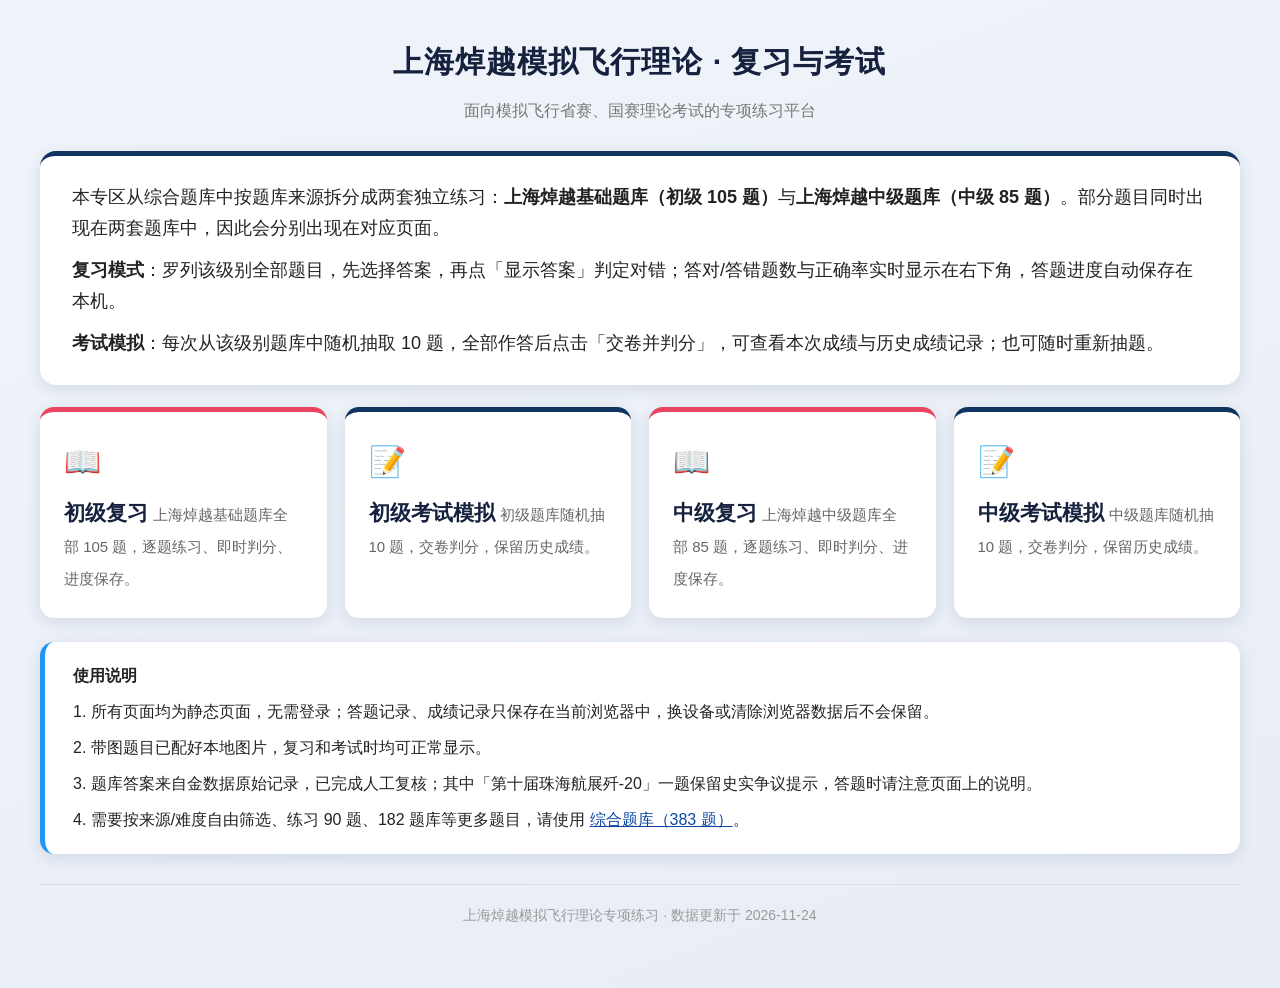
==== index.html @ bd388ccb "新增上海焯越专区：入口页+初级/中级复习与考试模拟4页" ====
<!DOCTYPE html>
<html lang="zh-CN">
<head>
<meta charset="utf-8">
<meta name="viewport" content="width=device-width, initial-scale=1.0">
<title>上海焯越模拟飞行理论 · 复习与考试</title>
<meta name="description" content="上海焯越模拟飞行理论题库：初级复习105题、中级复习85题、初级与中级考试模拟每次随机10题，支持成绩记录与进度保存。">
<link rel="stylesheet" href="zhuoyue-common.css">
</head>
<body>
<div class="container">
  <h1>上海焯越模拟飞行理论 · 复习与考试</h1>
  <div class="subtitle">面向模拟飞行省赛、国赛理论考试的专项练习平台</div>

  <div class="hero">
    <p>本专区从综合题库中按题库来源拆分成两套独立练习：<strong>上海焯越基础题库（初级 105 题）</strong>与<strong>上海焯越中级题库（中级 85 题）</strong>。部分题目同时出现在两套题库中，因此会分别出现在对应页面。</p>
    <p><strong>复习模式</strong>：罗列该级别全部题目，先选择答案，再点「显示答案」判定对错；答对/答错题数与正确率实时显示在右下角，答题进度自动保存在本机。</p>
    <p><strong>考试模拟</strong>：每次从该级别题库中随机抽取 10 题，全部作答后点击「交卷并判分」，可查看本次成绩与历史成绩记录；也可随时重新抽题。</p>
  </div>

  <div class="entry-grid">
    <a class="entry-card" href="zhuoyue-junior-review.html">
      <span class="icon">📖</span>
      <span class="name">初级复习</span>
      <span class="desc">上海焯越基础题库全部 105 题，逐题练习、即时判分、进度保存。</span>
    </a>
    <a class="entry-card exam" href="zhuoyue-junior-exam.html">
      <span class="icon">📝</span>
      <span class="name">初级考试模拟</span>
      <span class="desc">初级题库随机抽 10 题，交卷判分，保留历史成绩。</span>
    </a>
    <a class="entry-card" href="zhuoyue-intermediate-review.html">
      <span class="icon">📖</span>
      <span class="name">中级复习</span>
      <span class="desc">上海焯越中级题库全部 85 题，逐题练习、即时判分、进度保存。</span>
    </a>
    <a class="entry-card exam" href="zhuoyue-intermediate-exam.html">
      <span class="icon">📝</span>
      <span class="name">中级考试模拟</span>
      <span class="desc">中级题库随机抽 10 题，交卷判分，保留历史成绩。</span>
    </a>
  </div>

  <div class="note-box">
    <p><strong>使用说明</strong></p>
    <p>1. 所有页面均为静态页面，无需登录；答题记录、成绩记录只保存在当前浏览器中，换设备或清除浏览器数据后不会保留。</p>
    <p>2. 带图题目已配好本地图片，复习和考试时均可正常显示。</p>
    <p>3. 题库答案来自金数据原始记录，已完成人工复核；其中「第十届珠海航展歼-20」一题保留史实争议提示，答题时请注意页面上的说明。</p>
    <p>4. 需要按来源/难度自由筛选、练习 90 题、182 题库等更多题目，请使用 <a href="fsx-quiz.html">综合题库（383 题）</a>。</p>
  </div>

  <div class="footer">上海焯越模拟飞行理论专项练习 · 数据更新于 2026-11-24</div>
</div>
</body>
</html>
---- zhuoyue-common.css ----
* { box-sizing: border-box; margin: 0; padding: 0; }
body {
  font-family: "PingFang SC", "Microsoft YaHei", "Noto Sans SC", sans-serif;
  font-size: 18px;
  line-height: 1.75;
  color: #222;
  background: linear-gradient(160deg, #f0f4fa 0%, #e8edf5 100%);
  min-height: 100vh;
  padding: 36px 24px 60px;
}
.container { max-width: 1200px; margin: 0 auto; }
h1 { font-size: 30px; color: #16213e; text-align: center; margin-bottom: 8px; letter-spacing: 1px; }
h2 { font-size: 21px; color: #16213e; margin: 0 0 10px; }
.subtitle { text-align: center; color: #777; font-size: 16px; margin-bottom: 26px; }
a { color: #0d47a1; }

/* 入口页 */
.hero {
  background: #fff; border-radius: 16px; padding: 26px 32px; margin-bottom: 22px;
  box-shadow: 0 4px 16px rgba(15,52,96,.12); border-top: 5px solid #0f3460;
}
.hero p { margin-bottom: 10px; }
.hero p:last-child { margin-bottom: 0; }
.entry-grid { display: grid; grid-template-columns: repeat(auto-fit, minmax(260px, 1fr)); gap: 18px; margin-bottom: 24px; }
.entry-card {
  display: block; background: #fff; border-radius: 14px; padding: 24px;
  box-shadow: 0 4px 16px rgba(15,52,96,.12); border-top: 5px solid #e94560;
  color: #16213e; text-decoration: none; transition: transform .15s, box-shadow .15s;
}
.entry-card:hover { transform: translateY(-3px); box-shadow: 0 8px 22px rgba(15,52,96,.2); }
.entry-card.exam { border-top-color: #0f3460; }
.entry-card .icon { font-size: 30px; display: block; margin-bottom: 6px; }
.entry-card .name { font-size: 21px; font-weight: bold; margin-bottom: 6px; }
.entry-card .desc { color: #666; font-size: 15px; }
.note-box {
  background: #fff; border-radius: 14px; padding: 20px 28px;
  box-shadow: 0 4px 16px rgba(15,52,96,.12); border-left: 5px solid #2196f3; margin-bottom: 20px;
}
.note-box p { margin-bottom: 8px; font-size: 16px; }
.note-box p:last-child { margin-bottom: 0; }

/* 导航栏 */
.top-bar {
  display: flex; justify-content: space-between; align-items: center; flex-wrap: wrap;
  gap: 12px; margin-bottom: 20px;
}
.top-bar .crumbs { color: #666; font-size: 15px; }
.btn, .ans-btn {
  font-family: inherit; border: none; border-radius: 9px; cursor: pointer;
  background: #0f3460; color: #fff; font-size: 16px; padding: 9px 20px; transition: background .15s;
}
.btn:hover:not(:disabled), .ans-btn:hover:not(:disabled) { background: #1a4a80; }
.btn.secondary { background: #e94560; }
.btn.secondary:hover:not(:disabled) { background: #c73550; }
.btn:disabled, .ans-btn:disabled { background: #bbb; cursor: not-allowed; }
.btn-row { display: flex; flex-wrap: wrap; gap: 12px; justify-content: center; margin: 22px 0; }

/* 题目区 */
.grid { display: grid; grid-template-columns: repeat(auto-fill, minmax(420px, 1fr)); gap: 20px; margin-bottom: 24px; }
.q-card {
  background: #fff; border-radius: 14px; padding: 20px 24px;
  box-shadow: 0 4px 16px rgba(15,52,96,.12); border-top: 5px solid #e94560;
  display: flex; flex-direction: column; min-width: 0; overflow-wrap: break-word;
}
.q-top { display: flex; align-items: center; flex-wrap: wrap; gap: 4px 0; margin-bottom: 6px; min-width: 0; }
.q-num {
  background: #e94560; color: #fff; font-size: 16px; font-weight: bold;
  width: 32px; height: 32px; line-height: 32px; text-align: center; border-radius: 50%;
  margin-right: 9px; flex-shrink: 0;
}
.q-diff { font-size: 13px; color: #27ae60; background: #e8f8e8; border: 1px solid #27ae60;
  padding: 1px 10px; border-radius: 12px; white-space: nowrap; }
.q-diff.mid { color: #e67e22; background: #fef5e7; border-color: #e67e22; }
.q-status { font-size: 14px; font-weight: bold; margin-left: 10px; white-space: nowrap; }
.q-status.right { color: #27ae60; }
.q-status.wrong { color: #e74c3c; }
.q-text { font-size: 19px; font-weight: bold; color: #1a1a2e; margin: 10px 0 12px; overflow-wrap: break-word; }
.qimg { display: block; max-width: 100%; max-height: 420px; border: 1px solid #ddd; border-radius: 8px; margin: 8px 0; }
.q-warn { background: #fff3cd; border: 1px solid #ffc107; border-radius: 8px; padding: 8px 12px; margin: 8px 0; color: #8a6d1b; font-size: 15px; }
.opt {
  padding: 7px 13px; margin: 4px 0; border-radius: 8px; font-size: 17px;
  background: #f8f9fa; border: 1px solid #e5e5e5; cursor: pointer; user-select: none;
  transition: all .2s; overflow-wrap: break-word;
}
.opt:hover { border-color: #2196f3; background: #f0f7ff; }
.opt-selected { background: #e3f0ff; border-color: #2196f3; color: #0d47a1; font-weight: bold; box-shadow: 0 0 0 1px #2196f3 inset; }
.opt-correct { background: #e8f8e8; border-color: #27ae60; color: #1e7a34; font-weight: bold; box-shadow: 0 0 0 1px #27ae60 inset; }
.opt-wrong { background: #fde8e8; border-color: #e74c3c; color: #c0392b; font-weight: bold; box-shadow: 0 0 0 1px #e74c3c inset; }
.card-right { border-top-color: #27ae60 !important; }
.card-wrong { border-top-color: #e74c3c !important; }
.ans-area { margin-top: auto; padding-top: 12px; }
.ans-reveal {
  display: none; margin-top: 10px; font-size: 16px; color: #c0392b; font-weight: bold;
  background: #fff3cd; border: 1px solid #ffc107; border-radius: 8px; padding: 8px 14px;
}
.ans-reveal.show { display: block; }
.ans-reveal .correct-text { color: #1e7a34; }

/* 浮动窗 */
.score-float {
  position: fixed; right: 20px; bottom: 20px; background: #0f3460; color: #fff;
  padding: 14px 20px; border-radius: 14px; box-shadow: 0 6px 20px rgba(0,0,0,.35);
  z-index: 999; font-size: 16px; text-align: center; min-width: 170px;
  border: 2px solid rgba(255,255,255,.25);
}
.score-float .score-num { font-size: 28px; font-weight: bold; color: #ffd166; }
.score-float .score-detail { font-size: 14px; color: #cbd5e0; margin-top: 2px; }
.score-float .score-ok { color: #7ee787; font-weight: bold; }
.score-float .score-no { color: #ff9b9b; font-weight: bold; }
.back-top {
  position: fixed; right: 20px; top: 20px; width: 46px; height: 46px; border-radius: 50%;
  background: #0f3460; color: #fff; border: 2px solid rgba(255,255,255,.35);
  box-shadow: 0 4px 14px rgba(0,0,0,.3); font-size: 22px; line-height: 1;
  cursor: pointer; z-index: 1000; display: none; align-items: center; justify-content: center;
  padding: 0; font-family: inherit;
}
.back-top.show { display: flex; }

/* 成绩记录 */
.history-box {
  background: #fff; border-radius: 14px; padding: 20px 28px;
  box-shadow: 0 4px 16px rgba(15,52,96,.12); margin-bottom: 24px;
}
.history-box table { width: 100%; border-collapse: collapse; font-size: 16px; }
.history-box th, .history-box td { padding: 8px 12px; border-bottom: 1px solid #eee; text-align: center; }
.history-box th { background: #0f3460; color: #fff; }
.history-box tr:nth-child(even) { background: #f8f9fa; }
.history-empty { color: #999; font-size: 15px; padding: 8px 0; }
.summary {
  background: #fff; border-radius: 14px; padding: 20px 28px; margin-bottom: 20px;
  box-shadow: 0 4px 16px rgba(15,52,96,.12); border-left: 5px solid #27ae60; font-size: 18px;
}
.summary.hidden { display: none; }
.footer { text-align: center; color: #999; font-size: 14px; margin-top: 30px; padding-top: 18px; border-top: 1px solid #ddd; }

@media (max-width: 900px) {
  body { padding: 12px 10px 30px; font-size: 17px; }
  h1 { font-size: 22px; line-height: 1.4; }
  .subtitle { font-size: 14px; }
  .grid { grid-template-columns: 1fr; gap: 12px; }
  .q-card { padding: 14px; }
  .q-text { font-size: 18px; }
  .opt { font-size: 16px; padding: 10px 12px; }
  .btn, .ans-btn { font-size: 15px; padding: 10px 14px; width: 100%; }
  .entry-card { padding: 18px; }
  .history-box { padding: 10px 8px; overflow-x: auto; }
  .history-box table { font-size: 13px; min-width: 420px; }
  .score-float { right: 8px; bottom: 8px; padding: 8px 12px; min-width: 120px; font-size: 13px; }
  .score-float .score-num { font-size: 22px; }
  .score-float .score-detail { font-size: 11px; }
  .back-top { right: 8px; top: 8px; width: 40px; height: 40px; font-size: 18px; }
}
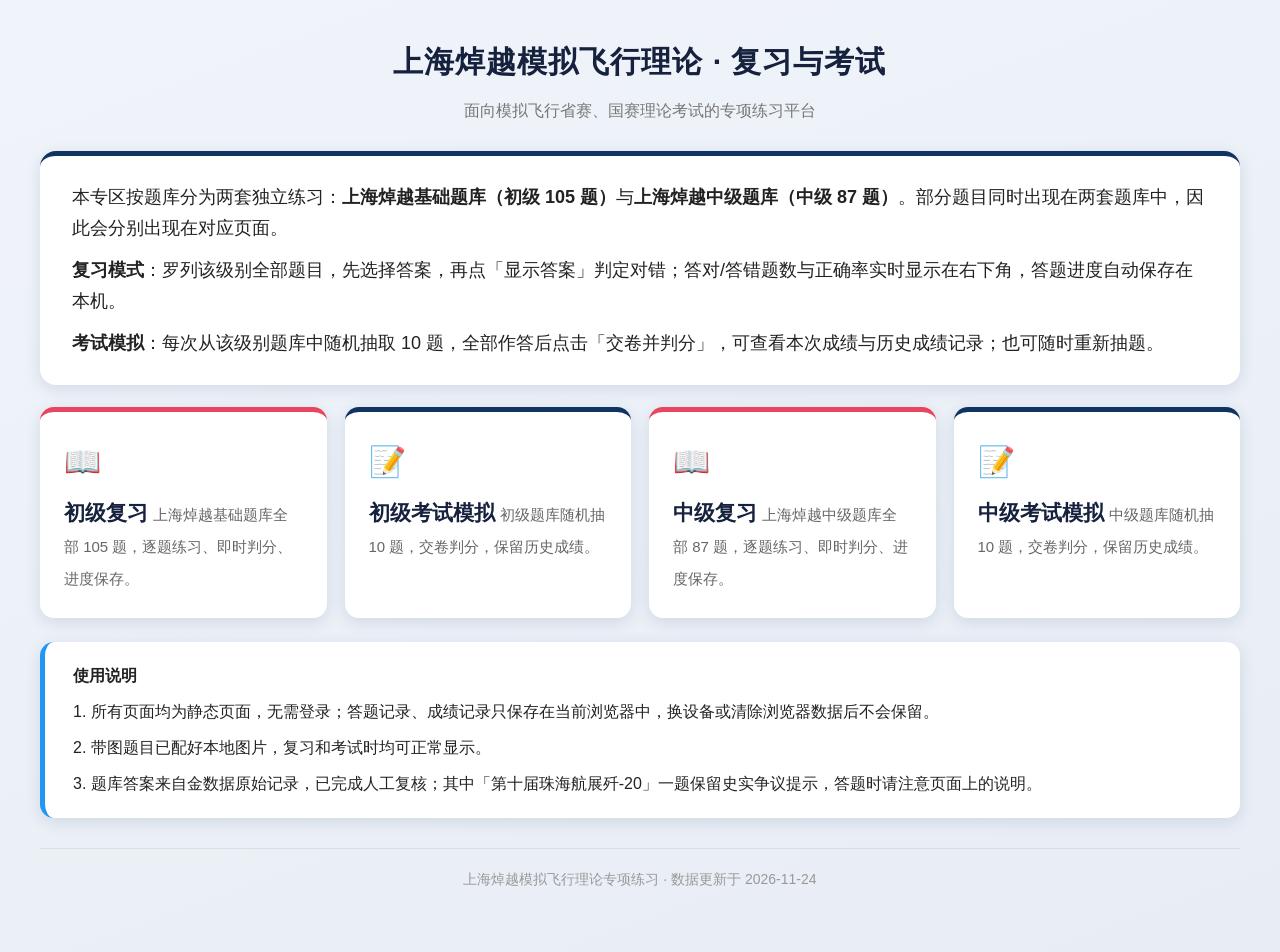
==== commit 55d586cb: "修复中级题量85→87：补入2题；首页移除综合题库相关表述" ====
--- a/index.html
+++ b/index.html
@@ -4,7 +4,7 @@
 <meta charset="utf-8">
 <meta name="viewport" content="width=device-width, initial-scale=1.0">
 <title>上海焯越模拟飞行理论 · 复习与考试</title>
-<meta name="description" content="上海焯越模拟飞行理论题库：初级复习105题、中级复习85题、初级与中级考试模拟每次随机10题，支持成绩记录与进度保存。">
+<meta name="description" content="上海焯越模拟飞行理论题库：初级复习105题、中级复习87题、初级与中级考试模拟每次随机10题，支持成绩记录与进度保存。">
 <link rel="stylesheet" href="zhuoyue-common.css">
 </head>
 <body>
@@ -13,7 +13,7 @@
   <div class="subtitle">面向模拟飞行省赛、国赛理论考试的专项练习平台</div>
 
   <div class="hero">
-    <p>本专区从综合题库中按题库来源拆分成两套独立练习：<strong>上海焯越基础题库（初级 105 题）</strong>与<strong>上海焯越中级题库（中级 85 题）</strong>。部分题目同时出现在两套题库中，因此会分别出现在对应页面。</p>
+    <p>本专区按题库分为两套独立练习：<strong>上海焯越基础题库（初级 105 题）</strong>与<strong>上海焯越中级题库（中级 87 题）</strong>。部分题目同时出现在两套题库中，因此会分别出现在对应页面。</p>
     <p><strong>复习模式</strong>：罗列该级别全部题目，先选择答案，再点「显示答案」判定对错；答对/答错题数与正确率实时显示在右下角，答题进度自动保存在本机。</p>
     <p><strong>考试模拟</strong>：每次从该级别题库中随机抽取 10 题，全部作答后点击「交卷并判分」，可查看本次成绩与历史成绩记录；也可随时重新抽题。</p>
   </div>
@@ -32,7 +32,7 @@
     <a class="entry-card" href="zhuoyue-intermediate-review.html">
       <span class="icon">📖</span>
       <span class="name">中级复习</span>
-      <span class="desc">上海焯越中级题库全部 85 题，逐题练习、即时判分、进度保存。</span>
+      <span class="desc">上海焯越中级题库全部 87 题，逐题练习、即时判分、进度保存。</span>
     </a>
     <a class="entry-card exam" href="zhuoyue-intermediate-exam.html">
       <span class="icon">📝</span>
@@ -46,7 +46,6 @@
     <p>1. 所有页面均为静态页面，无需登录；答题记录、成绩记录只保存在当前浏览器中，换设备或清除浏览器数据后不会保留。</p>
     <p>2. 带图题目已配好本地图片，复习和考试时均可正常显示。</p>
     <p>3. 题库答案来自金数据原始记录，已完成人工复核；其中「第十届珠海航展歼-20」一题保留史实争议提示，答题时请注意页面上的说明。</p>
-    <p>4. 需要按来源/难度自由筛选、练习 90 题、182 题库等更多题目，请使用 <a href="fsx-quiz.html">综合题库（383 题）</a>。</p>
   </div>
 
   <div class="footer">上海焯越模拟飞行理论专项练习 · 数据更新于 2026-11-24</div>
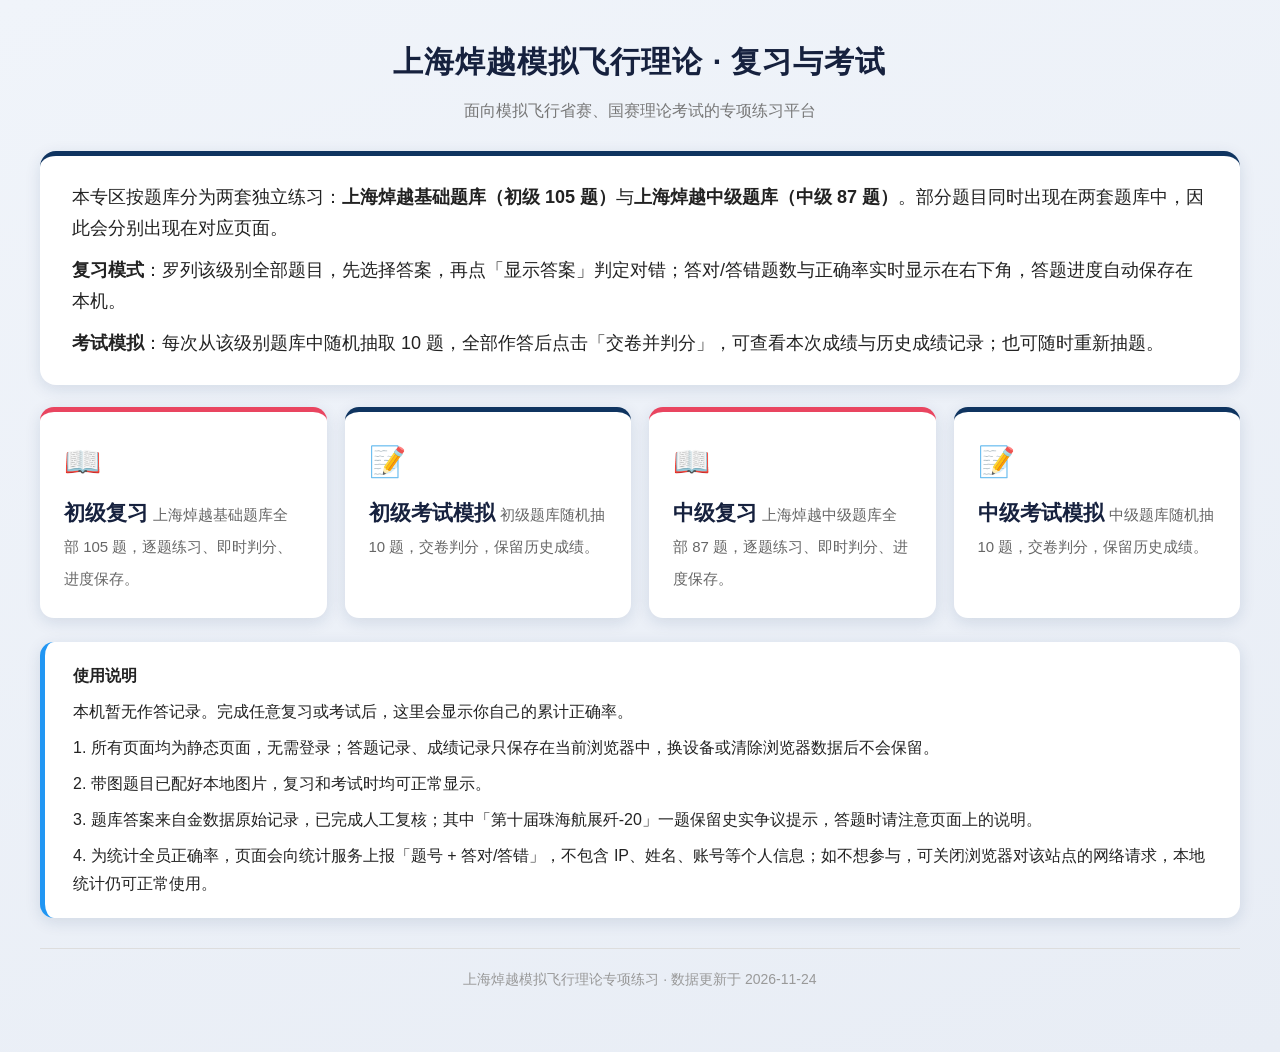
==== commit e3088dbe: "新增错题率统计：本地累计+Cloudflare Worker全员聚合，并接入四个练习页" ====
--- a/index.html
+++ b/index.html
@@ -3,8 +3,21 @@
 <head>
 <meta charset="utf-8">
 <meta name="viewport" content="width=device-width, initial-scale=1.0">
-<title>上海焯越模拟飞行理论 · 复习与考试</title>
-<meta name="description" content="上海焯越模拟飞行理论题库：初级复习105题、中级复习87题、初级与中级考试模拟每次随机10题，支持成绩记录与进度保存。">
+<title>上海焯越模拟飞行理论题库_初级中级复习与考试模拟</title>
+<meta name="description" content="上海焯越模拟飞行理论题库，初级105题、中级87题，提供初级复习、中级复习、初级与中级考试模拟（随机10题、交卷判分、历史成绩记录）。在线刷题，移动端可用。">
+<meta name="keywords" content="上海焯越,焯越模拟飞行,模拟飞行理论题库,模拟飞行初级题库,模拟飞行中级题库,模拟飞行复习,模拟飞行考试模拟,航空理论刷题,省赛国赛理论考试">
+<link rel="canonical" href="https://mavericklou.github.io/flight-sim-quiz/">
+<meta property="og:type" content="website">
+<meta property="og:site_name" content="上海焯越模拟飞行理论">
+<meta property="og:title" content="上海焯越模拟飞行理论题库_初级中级复习与考试模拟">
+<meta property="og:description" content="上海焯越模拟飞行理论题库，初级105题、中级87题，提供初级复习、中级复习、初级与中级考试模拟（随机10题、交卷判分、历史成绩记录）。在线刷题，移动端可用。">
+<meta property="og:url" content="https://mavericklou.github.io/flight-sim-quiz/">
+<meta property="og:locale" content="zh_CN">
+<meta name="twitter:card" content="summary">
+<meta name="twitter:title" content="上海焯越模拟飞行理论题库_初级中级复习与考试模拟">
+<meta name="twitter:description" content="上海焯越模拟飞行理论题库，初级105题、中级87题，提供初级复习、中级复习、初级与中级考试模拟（随机10题、交卷判分、历史成绩记录）。在线刷题，移动端可用。">
+<meta name="theme-color" content="#0f3460">
+<script type="application/ld+json">{"@context":"https://schema.org","@graph":[{"@type":"WebSite","@id":"https://mavericklou.github.io/flight-sim-quiz/#website","url":"https://mavericklou.github.io/flight-sim-quiz/","name":"上海焯越模拟飞行理论","description":"上海焯越模拟飞行理论题库，初级105题、中级87题，提供初级复习、中级复习、初级与中级考试模拟（随机10题、交卷判分、历史成绩记录）。在线刷题，移动端可用。","inLanguage":"zh-CN"},{"@type":"ItemList","itemListElement":[{"@type":"ListItem","position":1,"name":"初级复习","url":"https://mavericklou.github.io/flight-sim-quiz/zhuoyue-junior-review.html"},{"@type":"ListItem","position":2,"name":"初级考试模拟","url":"https://mavericklou.github.io/flight-sim-quiz/zhuoyue-junior-exam.html"},{"@type":"ListItem","position":3,"name":"中级复习","url":"https://mavericklou.github.io/flight-sim-quiz/zhuoyue-intermediate-review.html"},{"@type":"ListItem","position":4,"name":"中级考试模拟","url":"https://mavericklou.github.io/flight-sim-quiz/zhuoyue-intermediate-exam.html"}]}]}</script>
 <link rel="stylesheet" href="zhuoyue-common.css">
 </head>
 <body>
@@ -43,12 +56,15 @@
 
   <div class="note-box">
     <p><strong>使用说明</strong></p>
+    <p id="local-stats"></p>
     <p>1. 所有页面均为静态页面，无需登录；答题记录、成绩记录只保存在当前浏览器中，换设备或清除浏览器数据后不会保留。</p>
     <p>2. 带图题目已配好本地图片，复习和考试时均可正常显示。</p>
     <p>3. 题库答案来自金数据原始记录，已完成人工复核；其中「第十届珠海航展歼-20」一题保留史实争议提示，答题时请注意页面上的说明。</p>
+    <p>4. 为统计全员正确率，页面会向统计服务上报「题号 + 答对/答错」，不包含 IP、姓名、账号等个人信息；如不想参与，可关闭浏览器对该站点的网络请求，本地统计仍可正常使用。</p>
   </div>
 
   <div class="footer">上海焯越模拟飞行理论专项练习 · 数据更新于 2026-11-24</div>
 </div>
+<script src="zhuoyue-stats.js"></script>
 </body>
 </html>
--- a/zhuoyue-common.css
+++ b/zhuoyue-common.css
@@ -150,3 +150,5 @@
   .score-float .score-detail { font-size: 11px; }
   .back-top { right: 8px; top: 8px; width: 40px; height: 40px; font-size: 18px; }
 }
+
+.q-stat { font-size: 13px; color: #0d47a1; background: #eaf2ff; border: 1px solid #90caf9; padding: 1px 8px; border-radius: 12px; margin-left: 10px; white-space: normal; }
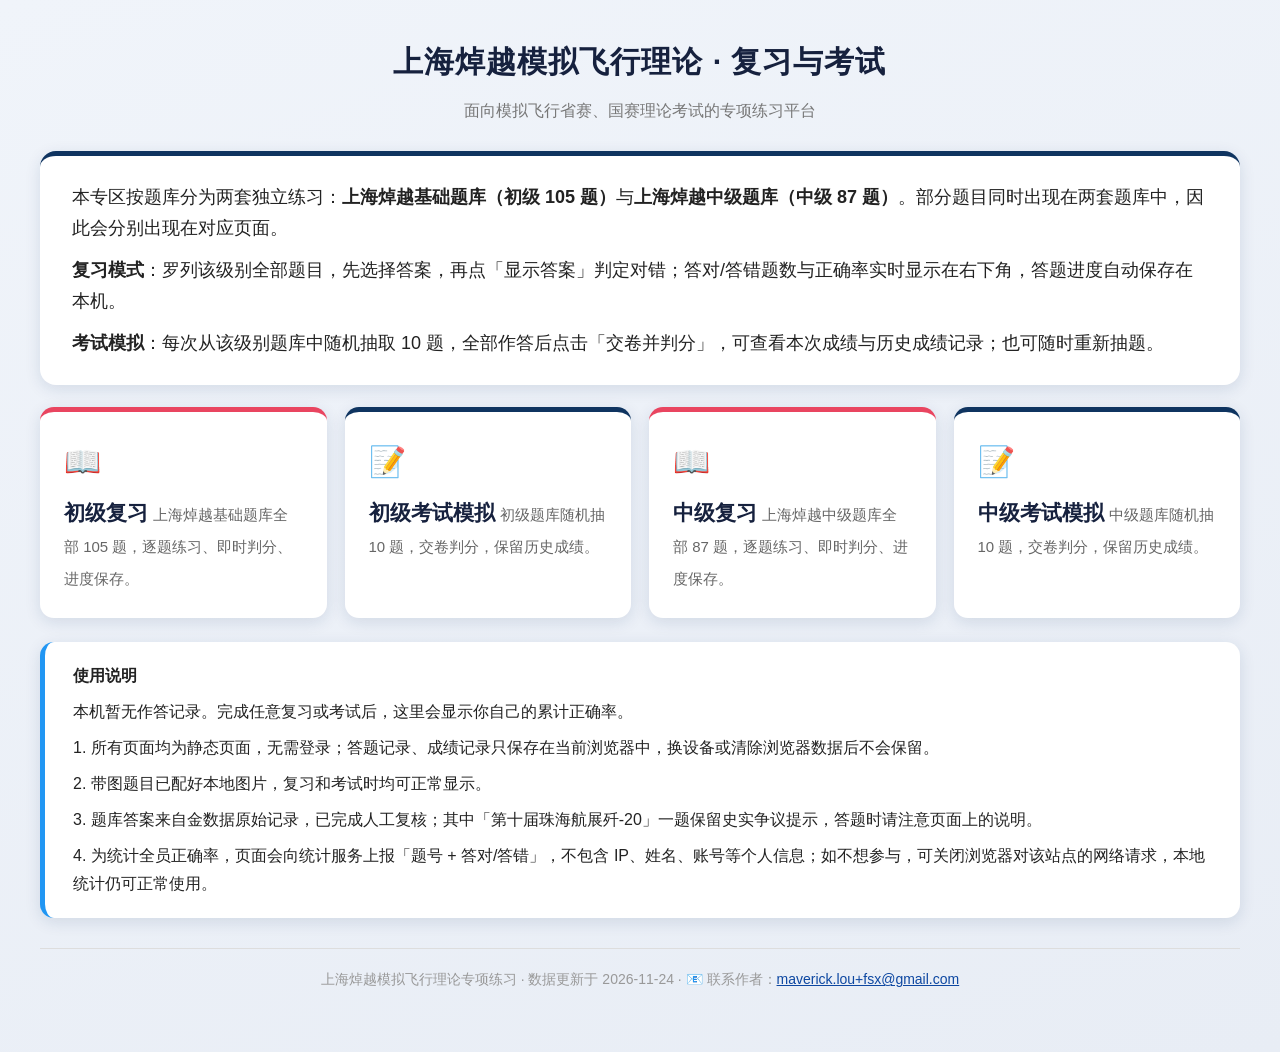
==== commit 03dcc65a: "全部页面增加联系作者邮箱（明文+mailto）" ====
--- a/index.html
+++ b/index.html
@@ -63,7 +63,7 @@
     <p>4. 为统计全员正确率，页面会向统计服务上报「题号 + 答对/答错」，不包含 IP、姓名、账号等个人信息；如不想参与，可关闭浏览器对该站点的网络请求，本地统计仍可正常使用。</p>
   </div>
 
-  <div class="footer">上海焯越模拟飞行理论专项练习 · 数据更新于 2026-11-24</div>
+  <div class="footer">上海焯越模拟飞行理论专项练习 · 数据更新于 2026-11-24 · 📧 联系作者：<a href="mailto:maverick.lou+fsx@gmail.com">maverick.lou+fsx@gmail.com</a></div>
 </div>
 <script src="zhuoyue-stats.js"></script>
 </body>
